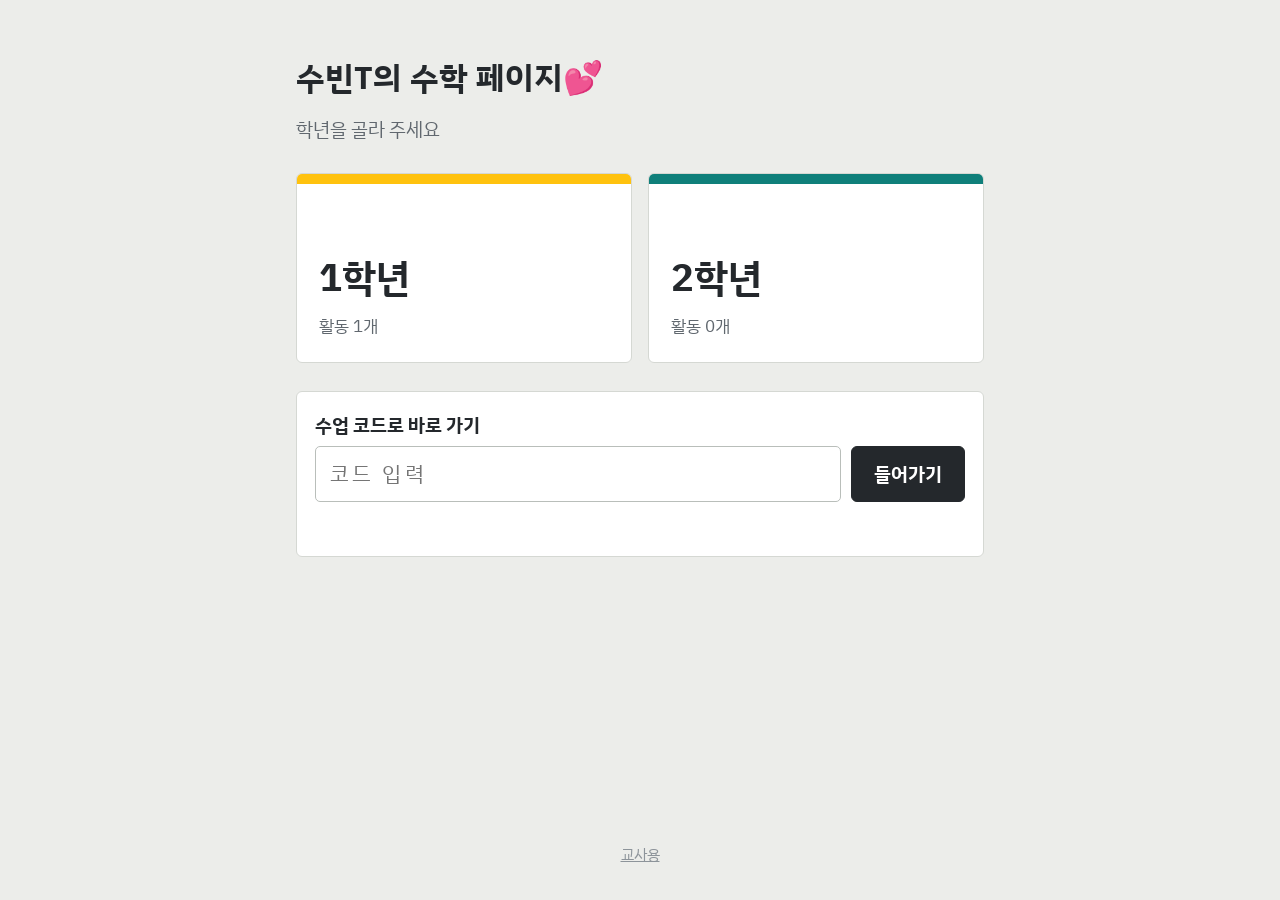
==== index.html @ 2840a968 "수빈T의 수학 페이지 첫 배포 학생 화면, 교사용 화면, 결과 저장 서버 코드, 대푯값 게임 활동  Co-Authored-By: Claude Opus 5.5 <noreply@ant" ====
<!doctype html>
<html lang="ko">
<head>
  <meta charset="utf-8">
  <meta name="viewport" content="width=device-width, initial-scale=1">
  <title>수빈T의 수학 페이지</title>
  <link rel="preconnect" href="https://fonts.googleapis.com">
  <link rel="preconnect" href="https://fonts.gstatic.com" crossorigin>
  <link rel="stylesheet" href="https://fonts.googleapis.com/css2?family=IBM+Plex+Sans+KR:wght@400;700&display=swap">
  <link rel="stylesheet" href="css/style.css">
</head>
<body>
  <main id="app"></main>
  <script src="js/config.js"></script>
  <script src="js/common.js"></script>
  <script src="js/activities.js"></script>
  <script src="js/app.js"></script>
</body>
</html>
---- css/style.css ----
/* 레퍼런스: 차분한 회색 바탕 + 흰 판 + 얇은 테두리, 강조색은 학년 색만 */
:root {
  --ink: #24282c;
  --sub: #61686f;
  --faint: #8d949a;
  --line: #d5d8d3;
  --edge: #b9beba;
  --concrete: #ecedea;   /* 바탕 */
  --paper: #ffffff;      /* 판 */
  --well: #f5f6f3;       /* 안쪽 칸 */
  --g1: #ffc20e;         /* 1학년: 노랑 */
  --g1-text: #8a6400;
  --g1-soft: #fff3c7;
  --g2: #0f7f7a;         /* 2학년: 청록 */
  --g2-text: #0b6560;
  --g2-soft: #dcf0ee;
  --ok: #1d7448;
  --ok-soft: #e5f2ea;
  --ng: #cf3027;
  --ng-soft: #fbe9e7;
  --focus: #1f5fbf;
  --radius: 6px;
  --font: "IBM Plex Sans KR", "Malgun Gothic", "Apple SD Gothic Neo", "Noto Sans KR", sans-serif;
}

* { box-sizing: border-box; }
html { -webkit-text-size-adjust: 100%; }
body {
  margin: 0;
  background: var(--concrete);
  color: var(--ink);
  font-family: var(--font);
  font-size: 19px;
  line-height: 1.6;
}
a { color: inherit; }
h1, h2, h3 { line-height: 1.3; margin: 0 0 .5em; font-weight: 700; }
button, input, select { font: inherit; color: inherit; }

.page { max-width: 820px; margin: 0 auto; padding: 24px 16px 48px; }
.page.narrow { max-width: 440px; }
.empty { color: var(--sub); text-align: center; padding: 48px 0; }

/* ---------- 버튼 ---------- */
.btn {
  display: inline-flex; align-items: center; justify-content: center; gap: .4em;
  min-height: 52px; padding: 10px 22px;
  border: 1px solid var(--edge); border-radius: var(--radius);
  background: var(--paper); color: var(--ink);
  font-weight: 700; text-decoration: none; cursor: pointer;
}
.btn:hover { background: var(--well); }
.btn.primary { background: var(--ink); border-color: var(--ink); color: #fff; }
.btn.primary:hover { background: #353a3f; }
.btn.danger { color: var(--ng); border-color: #e7b3ae; }
.btn.big { min-height: 60px; font-size: 1.05em; width: 100%; }
.btn:disabled { opacity: .45; cursor: default; }
:focus-visible { outline: 3px solid var(--focus); outline-offset: 2px; }

/* ---------- 메인 ---------- */
.home { max-width: 720px; margin: 0 auto; padding: 56px 16px 32px; min-height: 100vh; display: flex; flex-direction: column; }
.home h1 { font-size: 1.7em; }
.lead { color: var(--sub); margin: 0 0 28px; }
.grade-pick { display: grid; grid-template-columns: 1fr 1fr; gap: 16px; }
.grade-btn {
  display: flex; flex-direction: column; justify-content: flex-end; gap: 4px;
  min-height: 190px; padding: 22px; border-radius: var(--radius);
  background: var(--paper); border: 1px solid var(--line);
  text-decoration: none; position: relative; overflow: hidden;
}
.grade-btn::before { content: ""; position: absolute; left: 0; right: 0; top: 0; height: 10px; }
.grade-btn.g1::before { background: var(--g1); }
.grade-btn.g2::before { background: var(--g2); }
.grade-btn:hover { border-color: var(--edge); }
.grade-btn .big { font-size: 2em; font-weight: 700; }
.grade-btn .sub { color: var(--sub); font-size: .9em; }
.code-form { margin-top: 28px; padding: 18px; background: var(--paper); border: 1px solid var(--line); border-radius: var(--radius); }
.code-row { display: flex; gap: 10px; }
.code-row .text-input { letter-spacing: .15em; }
.code-row .btn { flex-shrink: 0; }
.code-form .hint { margin-bottom: 0; }
.home-foot { margin-top: auto; padding-top: 64px; text-align: center; }
.teacher-link { font-size: .8em; color: var(--faint); }

/* ---------- 위쪽 막대 ---------- */
.topbar {
  position: sticky; top: 0; z-index: 5;
  display: flex; align-items: center; gap: 12px;
  padding: 10px 16px; background: var(--paper);
  border-bottom: 1px solid var(--line);
}
.topbar.g1 { box-shadow: inset 0 4px 0 var(--g1); }
.topbar.g2 { box-shadow: inset 0 4px 0 var(--g2); }
.topbar h1 { margin: 0; font-size: 1.2em; }
.topbar .crumb { margin-left: auto; color: var(--sub); font-size: .9em; text-align: right; }
.btn-back {
  display: inline-flex; align-items: center; min-height: 48px; padding: 0 14px;
  border: 1px solid var(--edge); border-radius: var(--radius); background: var(--paper);
  font-weight: 700; text-decoration: none; white-space: nowrap;
}
.btn-back:hover { background: var(--well); }

/* ---------- 학년 화면 ---------- */
.unit { margin-bottom: 32px; }
.unit h2 { font-size: 1.15em; }
.cards { display: grid; grid-template-columns: repeat(auto-fill, minmax(240px, 1fr)); gap: 12px; }
.card {
  display: block; padding: 18px; border-radius: var(--radius);
  background: var(--paper); border: 1px solid var(--line); border-left: 6px solid;
  text-decoration: none;
}
.card.g1 { border-left-color: var(--g1); }
.card.g2 { border-left-color: var(--g2); }
.card:hover { border-color: var(--edge); }
.card.g1:hover { border-left-color: var(--g1); }
.card.g2:hover { border-left-color: var(--g2); }
.card h3 { font-size: 1.1em; margin: 8px 0 4px; }
.card p { margin: 0; color: var(--sub); font-size: .9em; }
.card-top { display: flex; gap: 6px; }
.tag, .new { font-size: .72em; font-weight: 700; padding: 1px 8px; border-radius: 4px; }
.tag { background: var(--well); color: var(--sub); border: 1px solid var(--line); }
.new { background: var(--ink); color: #fff; }

/* ---------- 활동 안내 ---------- */
.intro, .quiz, .result {
  background: var(--paper); border: 1px solid var(--line); border-radius: var(--radius);
  padding: 28px 22px;
}
.intro h1, .result h1 { font-size: 1.5em; }
.info { display: flex; flex-wrap: wrap; gap: 8px 28px; margin: 0 0 20px; }
.info div { display: flex; gap: 8px; }
.info dt { color: var(--sub); }
.info dd { margin: 0; font-weight: 700; }
.howto { background: var(--well); border: 1px solid var(--line); border-radius: var(--radius); padding: 14px 18px; margin-bottom: 24px; }
.howto h2 { font-size: 1em; }
.howto ul { margin: 0; padding-left: 1.2em; }
.field-label { display: block; font-weight: 700; margin-bottom: 6px; }
.text-input {
  width: 100%; min-height: 56px; padding: 10px 14px;
  border: 1px solid var(--edge); border-radius: 5px; background: var(--paper); font-size: 1.1em;
}
.text-input:focus { outline: 3px solid var(--focus); outline-offset: 1px; }
.hint { color: var(--ng); min-height: 1.6em; margin: 6px 0 10px; }

/* ---------- 문제 풀이 ---------- */
.progress { display: flex; align-items: center; gap: 14px; margin-bottom: 22px; }
.progress .count { font-weight: 700; white-space: nowrap; }
.bar { flex: 1; height: 8px; background: var(--concrete); border-radius: 4px; overflow: hidden; }
.bar div { height: 100%; background: var(--ink); }
.q-prompt { font-size: 1.3em; margin-bottom: 22px; }
.q-prompt.small { font-size: 1em; margin-bottom: 8px; }
.choices { display: grid; gap: 10px; }
.choice {
  display: flex; align-items: center; gap: 12px; text-align: left;
  min-height: 60px; padding: 12px 18px; border: 1px solid var(--edge); border-radius: var(--radius);
  background: var(--paper); cursor: pointer; font-size: 1.1em;
}
.choice:hover:not(:disabled) { background: var(--well); border-color: var(--ink); }
.choice:disabled { cursor: default; }
.choice .num { font-weight: 700; }
.choice.is-correct { border-color: var(--ok); background: var(--ok-soft); }
.choice.is-correct::after { content: "○"; margin-left: auto; color: var(--ok); font-weight: 900; font-size: 1.3em; }
.choice.is-wrong { border-color: var(--ng); background: var(--ng-soft); }
.choice.is-wrong::after { content: "✕"; margin-left: auto; color: var(--ng); font-weight: 900; font-size: 1.3em; }
.short { display: flex; gap: 10px; }
.short .btn { flex-shrink: 0; }
.fb { margin: 20px 0 14px; padding: 14px 18px; border-radius: var(--radius); font-weight: 700; font-size: 1.05em; border: 1px solid; }
.fb.ok { background: var(--ok-soft); color: var(--ok); }
.fb.ng { background: var(--ng-soft); color: var(--ng); }
.mark { font-weight: 900; }
.mark.ok, .fb.ok .mark { color: var(--ok); }
.mark.ng, .fb.ng .mark { color: var(--ng); }

/* ---------- 결과 ---------- */
.result { text-align: center; }
.who { color: var(--sub); margin: 0; }
.score { font-size: 1.5em; font-weight: 700; margin: 8px 0 12px; }
.score .num { font-size: 2.2em; }
.send { color: var(--sub); margin-bottom: 24px; }
.send.fail { color: var(--ng); }
.send .btn { margin-top: 8px; }
.perfect { font-size: 1.25em; font-weight: 700; color: var(--ok); }
.result h2 { font-size: 1.1em; text-align: left; margin-top: 12px; }
.review { text-align: left; border: 1px solid var(--line); border-radius: var(--radius); padding: 14px 18px; margin-bottom: 10px; }
.review p { margin: 4px 0; }
.rv-head { font-weight: 700; margin-bottom: 6px; }
.explain { margin-top: 8px; padding: 10px 14px; background: var(--well); border-radius: 5px; }
.actions { display: grid; grid-template-columns: 1fr 1fr; gap: 10px; margin-top: 24px; }

/* ---------- 수식 (교과서 표기) ---------- */
.frac { display: inline-flex; flex-direction: column; vertical-align: middle; text-align: center; font-size: .9em; line-height: 1.2; margin: 0 .1em; }
.frac > span:first-child { border-bottom: 2px solid currentColor; padding: 0 .25em; }
.frac > span:last-child { padding: 0 .25em; }
.math-var { font-family: "Times New Roman", serif; font-style: italic; font-size: 1.1em; }

/* ---------- 교사용 ---------- */
.t-head { display: flex; flex-wrap: wrap; align-items: center; gap: 10px; padding: 12px 16px; background: var(--paper); border-bottom: 1px solid var(--line); }
.t-head h1 { margin: 0; font-size: 1.15em; margin-right: auto; }
.t-head .btn { min-height: 44px; padding: 6px 14px; }
.t-page { max-width: 1100px; margin: 0 auto; padding: 20px 16px 48px; font-size: 16px; }
.panel { background: var(--paper); border: 1px solid var(--line); border-radius: var(--radius); padding: 18px; margin-bottom: 14px; }
.panel h2 { font-size: 1.05em; }
.filters { display: grid; grid-template-columns: repeat(auto-fit, minmax(170px, 1fr)); gap: 12px; }
.filters label { display: flex; flex-direction: column; gap: 4px; font-weight: 700; font-size: .9em; }
.filters select, .filters input { min-height: 46px; padding: 6px 10px; border: 1px solid var(--edge); border-radius: 5px; background: var(--paper); font-weight: 400; }
.t-actions { display: flex; flex-wrap: wrap; gap: 10px; margin-top: 14px; }
.t-actions .btn { min-height: 46px; }
.summary { color: var(--sub); margin: 0 0 10px; }
.table-wrap { overflow-x: auto; }
table { width: 100%; border-collapse: collapse; }
th, td { padding: 10px 8px; border-bottom: 1px solid var(--line); text-align: left; white-space: nowrap; }
th { font-size: .85em; color: var(--sub); background: var(--well); }
tbody tr { cursor: pointer; }
tbody tr:hover { background: var(--well); }
.gtag { display: inline-block; padding: 0 7px; border-radius: 4px; font-size: .8em; font-weight: 700; }
.gtag.g1 { background: var(--g1); color: var(--ink); }
.gtag.g2 { background: var(--g2); color: #fff; }
.stat-row { display: grid; grid-template-columns: 48px 1fr 110px; align-items: center; gap: 10px; margin-bottom: 6px; }
.stat-bar { height: 14px; background: var(--ng-soft); border-radius: 3px; overflow: hidden; }
.stat-bar div { height: 100%; background: var(--ok); }
.overlay { position: fixed; inset: 0; background: rgba(36,40,44,.5); display: flex; align-items: center; justify-content: center; padding: 16px; z-index: 20; }
.modal { background: var(--paper); border-radius: var(--radius); padding: 22px; width: 100%; max-width: 560px; max-height: 90vh; overflow-y: auto; }
.modal table td { white-space: normal; }

.links summary { cursor: pointer; list-style: none; }
.links summary::-webkit-details-marker { display: none; }
.links summary h2 { display: inline; margin: 0; }
.links summary::after { content: " ▾"; color: var(--sub); }
.links[open] summary::after { content: " ▴"; }
.links[open] summary { margin-bottom: 12px; }
.link-row { display: flex; flex-wrap: wrap; align-items: center; gap: 10px; padding: 10px 0; border-top: 1px solid var(--line); }
.link-info { flex: 1; min-width: 200px; }
.link-sub { color: var(--sub); font-size: .9em; }
.link-sub .code { color: var(--ink); letter-spacing: .1em; }
.link-btns { display: flex; gap: 8px; }
.link-btns .btn { min-height: 44px; padding: 6px 14px; }
.qr-modal { max-width: 640px; text-align: center; }
.qr-modal h2 { font-size: 1.6em; }
.qr-box svg { width: min(70vmin, 480px); height: auto; display: block; margin: 0 auto; }
.qr-code { font-size: 1.6em; margin: 12px 0 4px; }
.qr-code b { letter-spacing: .15em; font-size: 1.3em; }
.qr-url { color: var(--sub); font-size: .85em; word-break: break-all; }

/* ---------- 게임 진행 화면 ---------- */
.board { font-size: 18px; }
.join { display: flex; align-items: center; gap: 22px; flex-wrap: wrap; }
.join-qr svg { width: 150px; height: 150px; display: block; }
.join-text { flex: 1; min-width: 220px; }
.join-code { font-size: 1.4em; }
.join-code b { font-size: 1.6em; letter-spacing: .15em; }
.board-status { display: flex; flex-wrap: wrap; gap: 6px 16px; align-items: baseline; font-size: 1.1em; }
.chips { list-style: none; padding: 0; margin: 12px 0 0; display: flex; flex-wrap: wrap; gap: 6px; }
.chips li { padding: 2px 10px; border: 1px solid var(--line); border-radius: 4px; background: var(--well); font-size: .9em; }
.winner { border-top: 6px solid var(--g1); }
.winner-title { font-size: 1.4em; font-weight: 700; }
.winner .summary { margin: 4px 0 0; }
.stats { display: grid; grid-template-columns: repeat(4, 1fr); gap: 12px; margin-bottom: 14px; }
.stat { background: var(--paper); border: 1px solid var(--line); border-radius: var(--radius); padding: 14px 16px; }
.stat-title { color: var(--sub); font-size: .9em; font-weight: 700; }
.stat-value { font-size: 1.9em; font-weight: 700; line-height: 1.3; }
.stat-hint { color: var(--faint); font-size: .8em; }
.chart { width: 100%; height: auto; display: block; }
.chart text { font-size: 13px; fill: var(--sub); font-family: var(--font); }
.chart .grid { stroke: var(--line); }
.chart .axis { stroke: var(--edge); }
.chart .c-bar { fill: #8d949a; }
.chart .c-bar.mode { fill: var(--g1); }
.chart .marker { stroke-width: 2.5; }
.chart .marker.mean { stroke: var(--focus); }
.chart .marker.median { stroke: var(--g2); stroke-dasharray: 6 4; }
.chart .marker-label { font-weight: 700; font-size: 14px; }
.chart .marker-label.mean { fill: var(--focus); }
.chart .marker-label.median { fill: var(--g2); }
.legend { list-style: none; padding: 0; margin: 10px 0 0; display: flex; flex-wrap: wrap; gap: 6px 18px; color: var(--sub); font-size: .85em; }
.legend li { display: flex; align-items: center; gap: 6px; }
.sw { display: inline-block; width: 14px; height: 14px; border-radius: 2px; }
.sw.c-bar { background: #8d949a; }
.sw.mode { background: var(--g1); }
.sw.line { height: 0; width: 18px; border-top: 3px solid; border-radius: 0; }
.sw.line.mean { border-color: var(--focus); }
.sw.line.median { border-color: var(--g2); border-top-style: dashed; }
.rank tbody tr { cursor: default; }
.rank tr.top { background: var(--g1-soft); font-weight: 700; }

/* ---------- 좁은 화면 ---------- */
@media (max-width: 560px) {
  body { font-size: 17px; }
  .grade-btn { min-height: 150px; padding: 18px; }
  .home { padding-top: 36px; }
  .intro, .quiz, .result { padding: 22px 16px; }
  .short { flex-direction: column; }
  .actions { grid-template-columns: 1fr; }
  .topbar .crumb { font-size: .8em; }
  .stats { grid-template-columns: 1fr 1fr; }
}
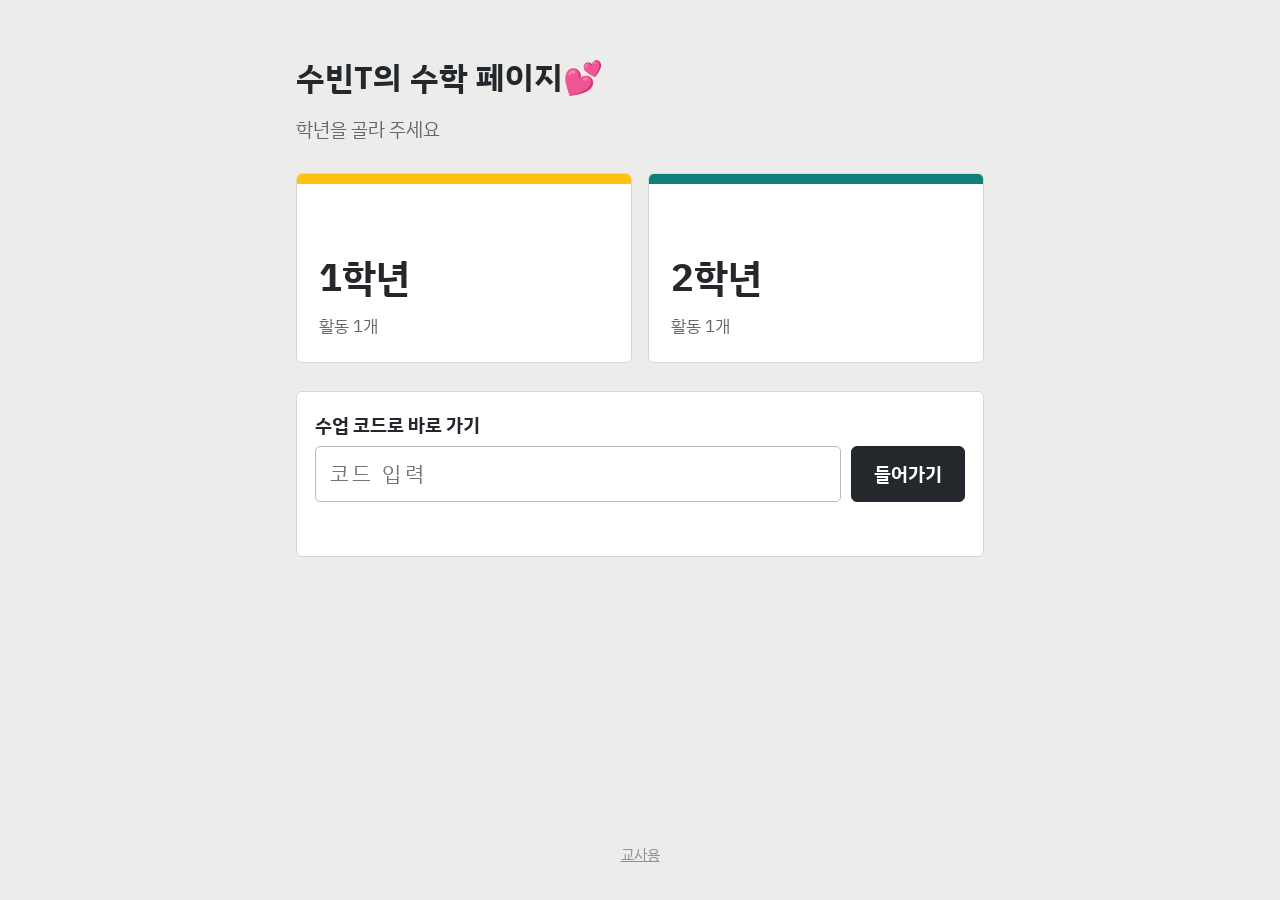
==== commit de72d93f: "활동 추가: 공평한 종 자리 찾기 (2학년 삼각형의 외심) 점 놓기 문제 유형(js/point.js)과 할 때마다 새 문제를 만드는 generate 추가  Co-Authored-B" ====
--- a/index.html
+++ b/index.html
@@ -14,6 +14,7 @@
   <script src="js/config.js"></script>
   <script src="js/common.js"></script>
   <script src="js/activities.js"></script>
+  <script src="js/point.js"></script>
   <script src="js/app.js"></script>
 </body>
 </html>
--- a/css/style.css
+++ b/css/style.css
@@ -53,6 +53,8 @@
 .btn.primary { background: var(--ink); border-color: var(--ink); color: #fff; }
 .btn.primary:hover { background: #353a3f; }
 .btn.danger { color: var(--ng); border-color: #e7b3ae; }
+.btn.danger-fill { background: var(--ng); border-color: var(--ng); color: #fff; }
+.ask-msg { font-size: 1.1em; margin: 0 0 14px; }
 .btn.big { min-height: 60px; font-size: 1.05em; width: 100%; }
 .btn:disabled { opacity: .45; cursor: default; }
 :focus-visible { outline: 3px solid var(--focus); outline-offset: 2px; }
@@ -240,6 +242,31 @@
 .qr-code { font-size: 1.6em; margin: 12px 0 4px; }
 .qr-code b { letter-spacing: .15em; font-size: 1.3em; }
 .qr-url { color: var(--sub); font-size: .85em; word-break: break-all; }
+
+/* ---------- 점 놓기 판 (외심 찾기 등) ---------- */
+.pboard { width: 100%; height: auto; display: block; touch-action: none; user-select: none; border: 1px solid var(--edge); border-radius: var(--radius); cursor: crosshair; }
+.pboard.small { max-width: 420px; margin: 8px 0; cursor: default; }
+.pb-bg { fill: #fbfaf5; }
+.pb-grid { stroke: #e7e8e3; stroke-width: .25; }
+.pb-tri { fill: rgba(141, 148, 154, .08); stroke: var(--edge); stroke-width: .4; stroke-dasharray: 1.2 1; }
+.pb-player { fill: var(--ink); }
+.pb-label { font: 700 3.8px var(--font); fill: var(--ink); }
+.pb-bell circle { fill: var(--g1); stroke: var(--ink); stroke-width: .4; }
+.pb-bell text { font-size: 4px; }
+.pb-circle { fill: none; stroke: var(--g2); stroke-width: .5; stroke-dasharray: 1.6 1; }
+.pb-bisector { stroke: var(--focus); stroke-width: .35; opacity: .75; }
+.pb-mid { fill: var(--focus); }
+.pb-o { fill: var(--g2); }
+.pb-olabel { font: 700 3.6px var(--font); fill: var(--g2); }
+.pb-reach { stroke: var(--sub); stroke-width: .3; }
+.pb-dist { font: 700 2.8px var(--font); fill: var(--ink); paint-order: stroke; stroke: #fbfaf5; stroke-width: .8; }
+.pb-help { color: var(--sub); text-align: center; margin: 8px 0 12px; font-size: .9em; }
+.pb-legend { list-style: none; padding: 0; margin: 8px 0 0; display: flex; flex-wrap: wrap; gap: 4px 16px; color: var(--sub); font-size: .8em; }
+.pb-legend li { display: flex; align-items: center; gap: 6px; }
+.sw.line.bis { border-color: var(--focus); }
+.sw.line.circ { border-color: var(--g2); border-top-style: dashed; }
+.sw.dot { width: 10px; height: 10px; border-radius: 50%; background: var(--g2); }
+.quiz .explain { margin-bottom: 14px; }
 
 /* ---------- 게임 진행 화면 ---------- */
 .board { font-size: 18px; }
